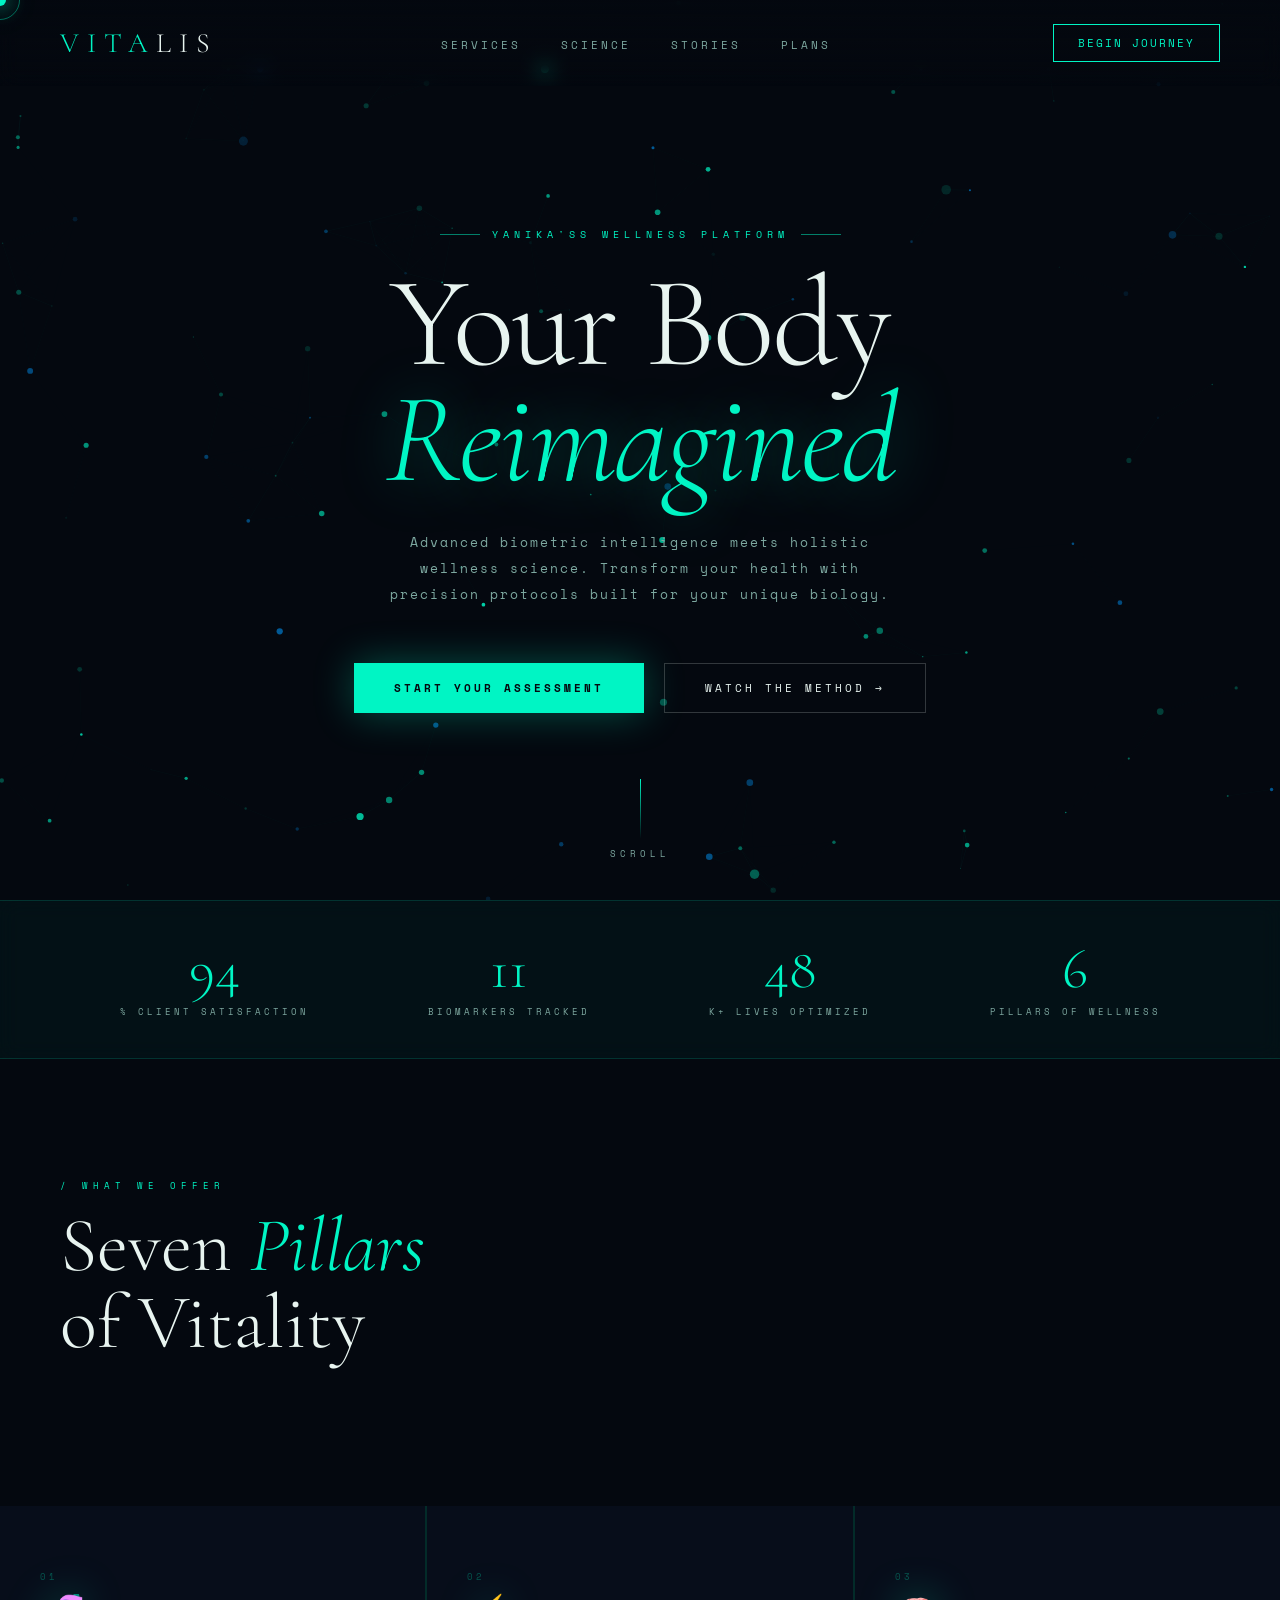
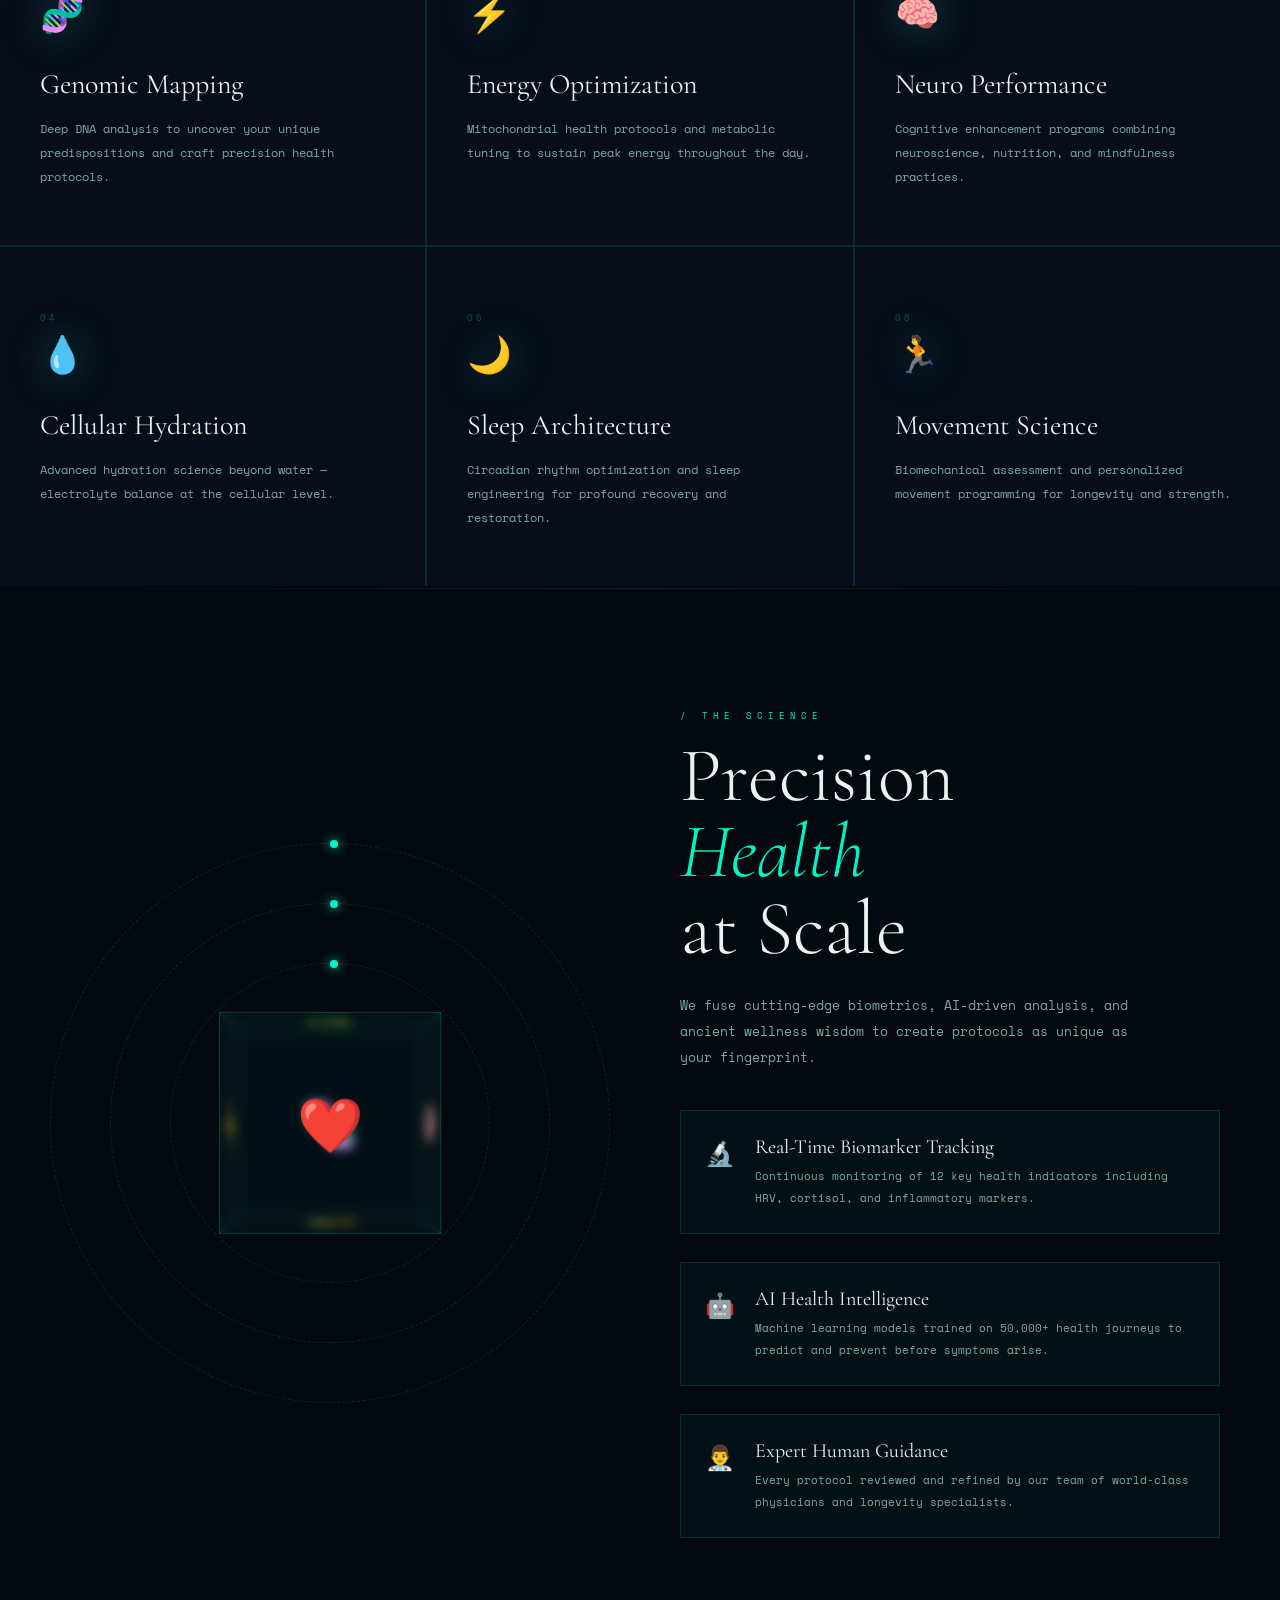
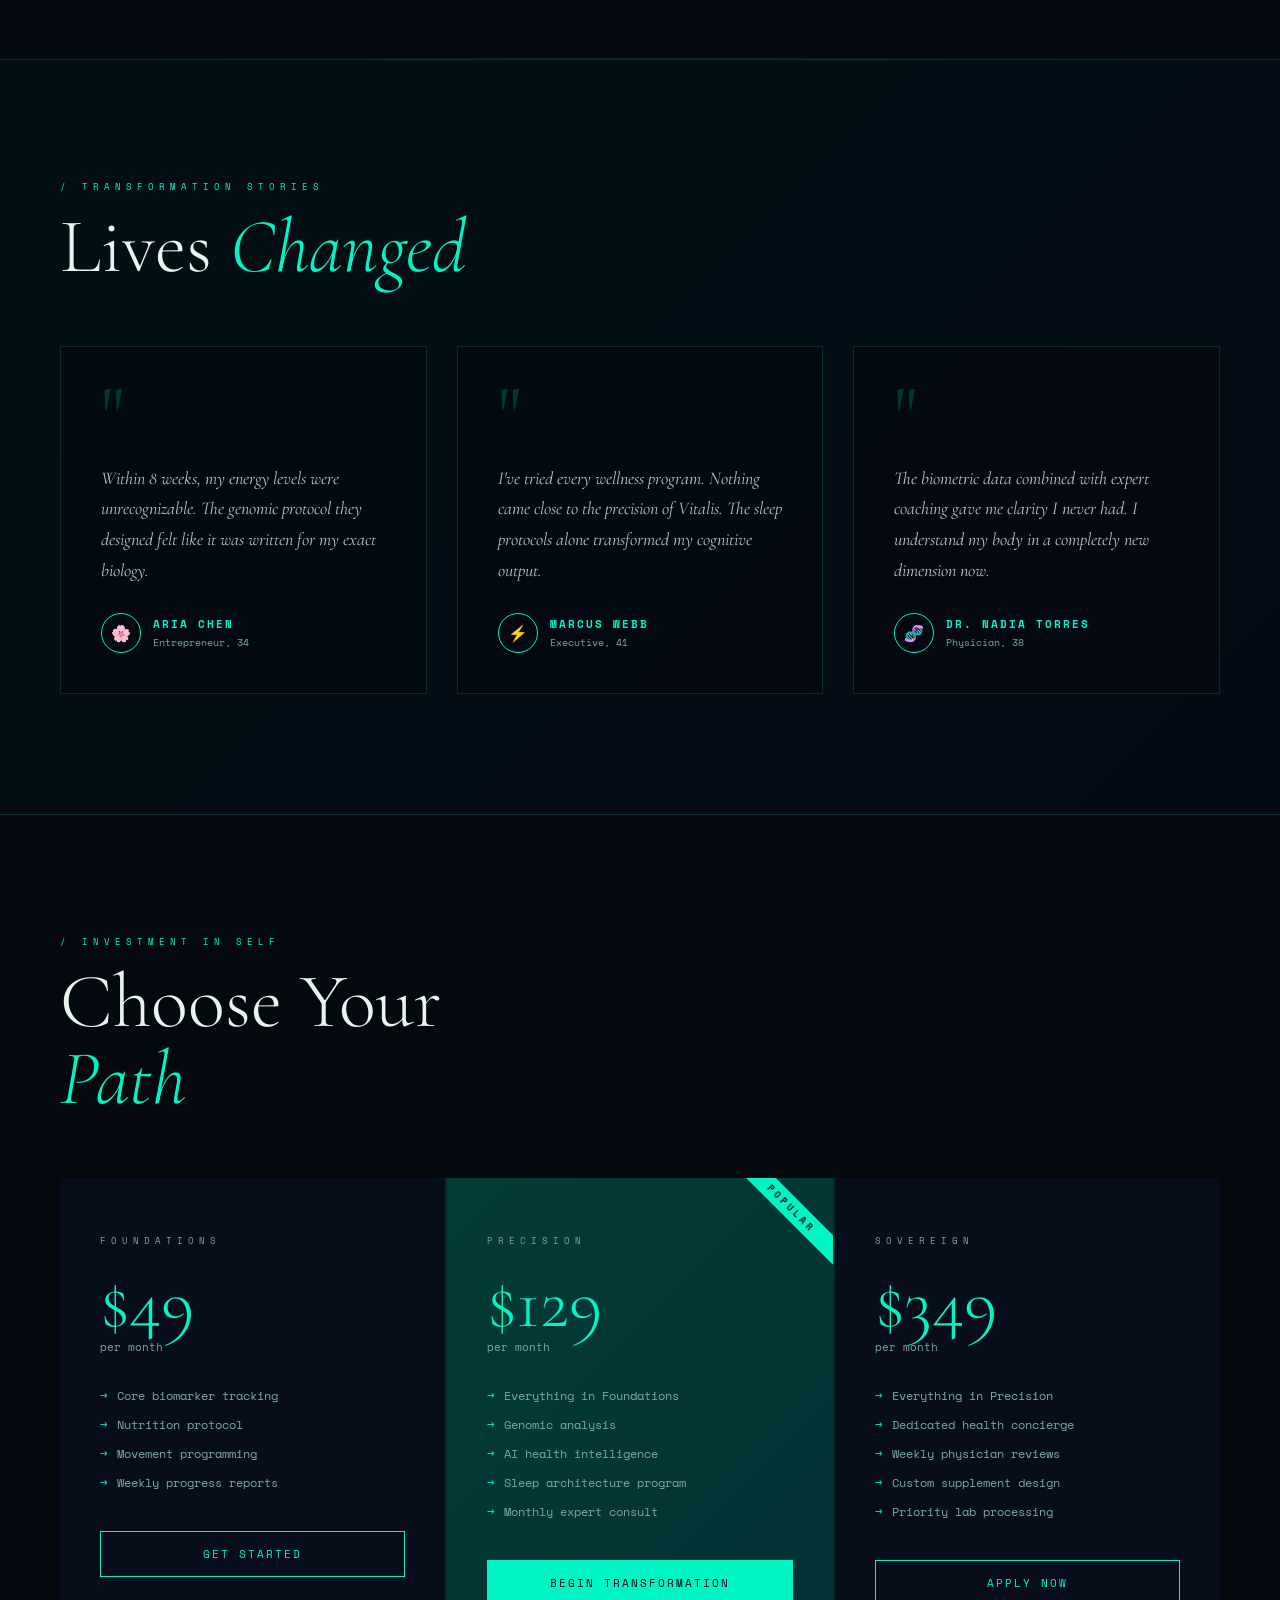
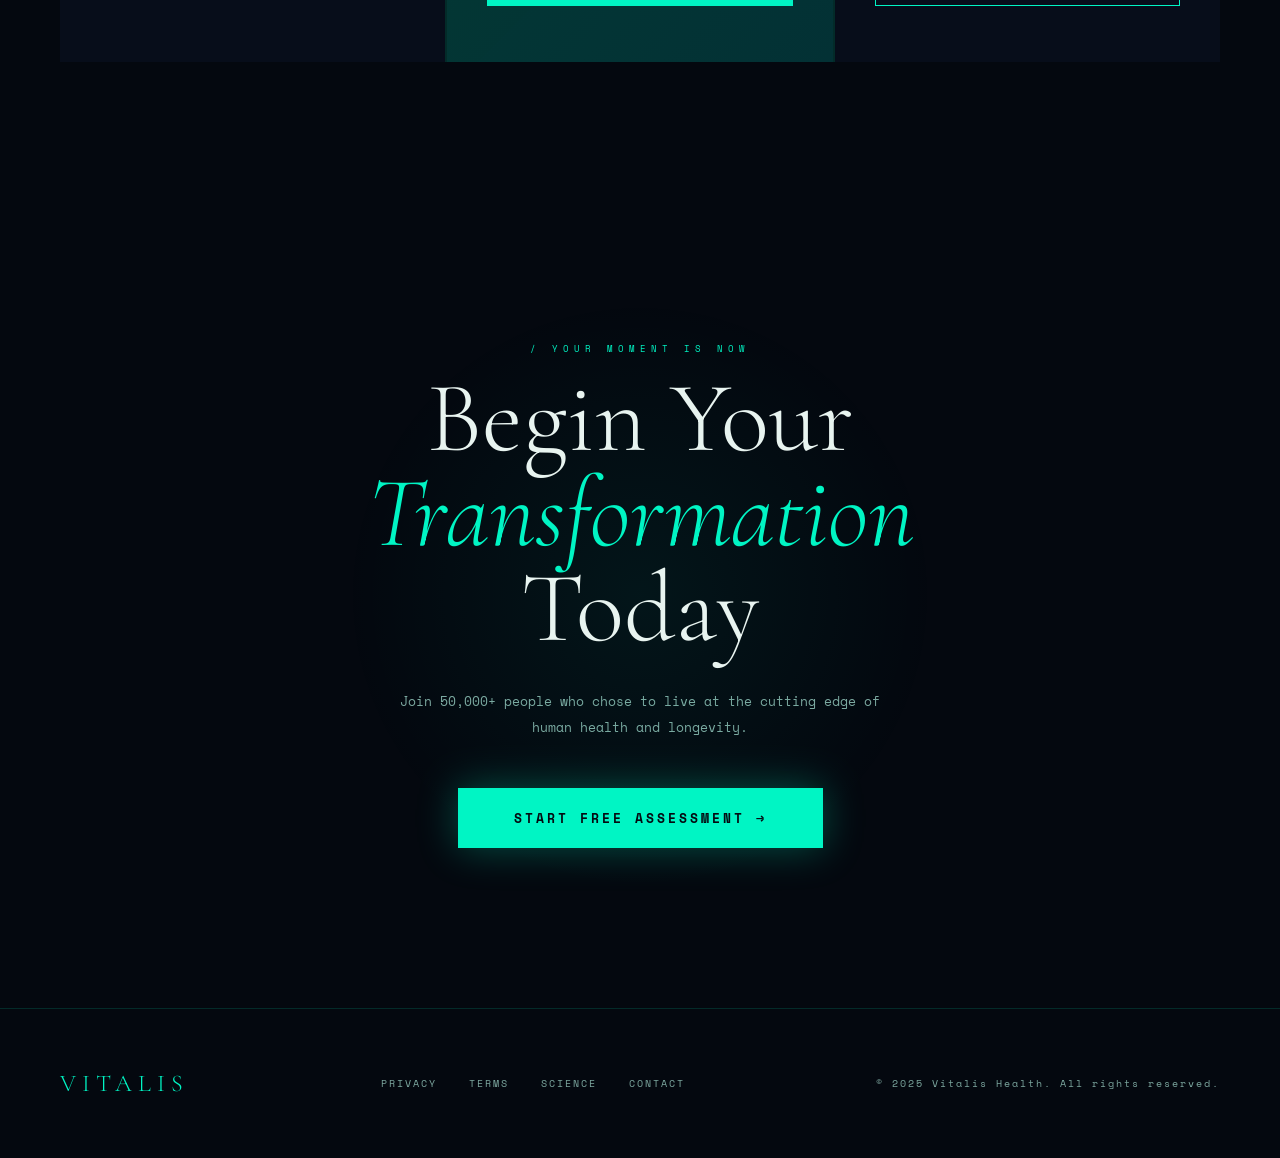
==== index.html @ c03b63f7 "Update hero badge text to 'Yanika's Wellness Platform'" ====
<!DOCTYPE html>
<html lang="en">
<head>
<meta charset="UTF-8">
<meta name="viewport" content="width=device-width, initial-scale=1.0">
<title>VITALIS — Elevate Your Health</title>
<link href="https://fonts.googleapis.com/css2?family=Cormorant+Garamond:ital,wght@0,300;0,400;0,600;1,300;1,400&family=Space+Mono:wght@400;700&display=swap" rel="stylesheet">
<style>
  :root {
    --deep: #04080f;
    --void: #070d1a;
    --glow: #00f5c4;
    --glow2: #0099ff;
    --glow3: #9b59f5;
    --warm: #ff6b35;
    --text: #e8f4f0;
    --muted: #7da8a0;
    --card: rgba(0,245,196,0.04);
    --border: rgba(0,245,196,0.15);
  }

  * { margin: 0; padding: 0; box-sizing: border-box; }

  html { scroll-behavior: smooth; }

  body {
    background: var(--deep);
    color: var(--text);
    font-family: 'Space Mono', monospace;
    overflow-x: hidden;
    cursor: none;
  }

  /* Custom cursor */
  .cursor {
    position: fixed;
    width: 12px; height: 12px;
    background: var(--glow);
    border-radius: 50%;
    pointer-events: none;
    z-index: 9999;
    transform: translate(-50%, -50%);
    transition: transform 0.1s, width 0.3s, height 0.3s, background 0.3s;
    box-shadow: 0 0 20px var(--glow), 0 0 40px rgba(0,245,196,0.3);
  }
  .cursor-ring {
    position: fixed;
    width: 40px; height: 40px;
    border: 1px solid rgba(0,245,196,0.4);
    border-radius: 50%;
    pointer-events: none;
    z-index: 9998;
    transform: translate(-50%, -50%);
    transition: transform 0.15s ease-out, width 0.3s, height 0.3s;
  }
  body:hover .cursor { opacity: 1; }

  /* Canvas */
  #bg-canvas {
    position: fixed;
    top: 0; left: 0;
    width: 100%; height: 100%;
    z-index: 0;
    pointer-events: none;
  }

  /* Nav */
  nav {
    position: fixed;
    top: 0; left: 0; right: 0;
    z-index: 100;
    display: flex;
    justify-content: space-between;
    align-items: center;
    padding: 24px 60px;
    background: linear-gradient(to bottom, rgba(4,8,15,0.9), transparent);
    backdrop-filter: blur(10px);
  }
  .logo {
    font-family: 'Cormorant Garamond', serif;
    font-size: 28px;
    font-weight: 300;
    letter-spacing: 8px;
    color: var(--glow);
    text-transform: uppercase;
  }
  .logo span { color: var(--text); }
  .nav-links {
    display: flex;
    gap: 40px;
    list-style: none;
  }
  .nav-links a {
    color: var(--muted);
    text-decoration: none;
    font-size: 11px;
    letter-spacing: 3px;
    text-transform: uppercase;
    transition: color 0.3s;
  }
  .nav-links a:hover { color: var(--glow); }
  .nav-cta {
    background: transparent;
    border: 1px solid var(--glow);
    color: var(--glow);
    padding: 10px 24px;
    font-family: 'Space Mono', monospace;
    font-size: 11px;
    letter-spacing: 2px;
    text-transform: uppercase;
    cursor: pointer;
    transition: all 0.3s;
    position: relative;
    overflow: hidden;
  }
  .nav-cta::before {
    content: '';
    position: absolute;
    top: 0; left: -100%;
    width: 100%; height: 100%;
    background: var(--glow);
    transition: left 0.3s;
    z-index: -1;
  }
  .nav-cta:hover { color: var(--deep); }
  .nav-cta:hover::before { left: 0; }

  /* Hero */
  .hero {
    position: relative;
    z-index: 1;
    min-height: 100vh;
    display: flex;
    flex-direction: column;
    justify-content: center;
    align-items: center;
    text-align: center;
    padding: 120px 40px 80px;
  }
  .hero-badge {
    font-size: 10px;
    letter-spacing: 5px;
    color: var(--glow);
    text-transform: uppercase;
    margin-bottom: 24px;
    display: flex;
    align-items: center;
    gap: 12px;
  }
  .hero-badge::before, .hero-badge::after {
    content: '';
    width: 40px; height: 1px;
    background: var(--glow);
    opacity: 0.5;
  }
  .hero-title {
    font-family: 'Cormorant Garamond', serif;
    font-size: clamp(64px, 10vw, 140px);
    font-weight: 300;
    line-height: 0.9;
    letter-spacing: -2px;
    margin-bottom: 32px;
  }
  .hero-title em {
    font-style: italic;
    color: var(--glow);
    display: block;
    text-shadow: 0 0 60px rgba(0,245,196,0.4);
  }
  .hero-sub {
    font-size: 13px;
    color: var(--muted);
    letter-spacing: 2px;
    line-height: 2;
    max-width: 500px;
    margin-bottom: 56px;
  }
  .hero-btns {
    display: flex;
    gap: 20px;
    flex-wrap: wrap;
    justify-content: center;
  }
  .btn-primary {
    background: var(--glow);
    color: var(--deep);
    border: none;
    padding: 16px 40px;
    font-family: 'Space Mono', monospace;
    font-size: 11px;
    letter-spacing: 3px;
    text-transform: uppercase;
    cursor: pointer;
    transition: all 0.3s;
    font-weight: 700;
    box-shadow: 0 0 40px rgba(0,245,196,0.3);
  }
  .btn-primary:hover {
    box-shadow: 0 0 80px rgba(0,245,196,0.6);
    transform: translateY(-2px);
  }
  .btn-outline {
    background: transparent;
    color: var(--text);
    border: 1px solid rgba(232,244,240,0.2);
    padding: 16px 40px;
    font-family: 'Space Mono', monospace;
    font-size: 11px;
    letter-spacing: 3px;
    text-transform: uppercase;
    cursor: pointer;
    transition: all 0.3s;
  }
  .btn-outline:hover {
    border-color: var(--glow);
    color: var(--glow);
  }

  /* Scroll indicator */
  .scroll-hint {
    position: absolute;
    bottom: 40px;
    display: flex;
    flex-direction: column;
    align-items: center;
    gap: 8px;
    font-size: 9px;
    letter-spacing: 4px;
    color: var(--muted);
    animation: float 2s ease-in-out infinite;
  }
  .scroll-line {
    width: 1px; height: 60px;
    background: linear-gradient(to bottom, var(--glow), transparent);
  }
  @keyframes float {
    0%, 100% { transform: translateY(0); }
    50% { transform: translateY(8px); }
  }

  /* Stats bar */
  .stats-bar {
    position: relative; z-index: 1;
    background: var(--card);
    border-top: 1px solid var(--border);
    border-bottom: 1px solid var(--border);
    display: flex;
    justify-content: space-around;
    padding: 40px 60px;
    backdrop-filter: blur(10px);
  }
  .stat-item {
    text-align: center;
  }
  .stat-num {
    font-family: 'Cormorant Garamond', serif;
    font-size: 56px;
    font-weight: 300;
    color: var(--glow);
    display: block;
    line-height: 1;
  }
  .stat-label {
    font-size: 9px;
    letter-spacing: 3px;
    color: var(--muted);
    text-transform: uppercase;
    margin-top: 8px;
  }

  /* Section layout */
  .section {
    position: relative;
    z-index: 1;
    padding: 120px 60px;
  }
  .section-tag {
    font-size: 9px;
    letter-spacing: 5px;
    color: var(--glow);
    text-transform: uppercase;
    margin-bottom: 16px;
  }
  .section-title {
    font-family: 'Cormorant Garamond', serif;
    font-size: clamp(40px, 6vw, 80px);
    font-weight: 300;
    line-height: 1;
    margin-bottom: 24px;
  }
  .section-title em { font-style: italic; color: var(--glow); }
  .section-body {
    font-size: 13px;
    line-height: 2;
    color: var(--muted);
    max-width: 480px;
  }

  /* Services Grid */
  .services {
    display: grid;
    grid-template-columns: repeat(3, 1fr);
    gap: 2px;
    background: var(--border);
  }
  .service-card {
    background: var(--void);
    padding: 56px 40px;
    transition: all 0.4s;
    position: relative;
    overflow: hidden;
  }
  .service-card::before {
    content: '';
    position: absolute;
    top: 0; left: 0;
    width: 100%; height: 3px;
    background: linear-gradient(to right, var(--glow), var(--glow2));
    transform: scaleX(0);
    transition: transform 0.4s;
    transform-origin: left;
  }
  .service-card:hover::before { transform: scaleX(1); }
  .service-card:hover { background: rgba(0,245,196,0.03); }
  .service-icon {
    font-size: 36px;
    margin-bottom: 28px;
    display: block;
    filter: drop-shadow(0 0 20px rgba(0,245,196,0.3));
  }
  .service-num {
    font-size: 9px;
    letter-spacing: 3px;
    color: rgba(0,245,196,0.3);
    margin-bottom: 12px;
  }
  .service-name {
    font-family: 'Cormorant Garamond', serif;
    font-size: 28px;
    font-weight: 400;
    margin-bottom: 16px;
    color: var(--text);
  }
  .service-desc {
    font-size: 12px;
    line-height: 2;
    color: var(--muted);
  }

  /* 3D Feature Section */
  .feature-3d {
    display: grid;
    grid-template-columns: 1fr 1fr;
    gap: 80px;
    align-items: center;
    padding: 120px 60px;
    position: relative;
    z-index: 1;
  }
  .feature-visual {
    position: relative;
    height: 500px;
    perspective: 1000px;
  }
  .cube-container {
    position: absolute;
    top: 50%; left: 50%;
    transform: translate(-50%, -50%);
    width: 200px; height: 200px;
    transform-style: preserve-3d;
    animation: rotateCube 15s linear infinite;
  }
  @keyframes rotateCube {
    0% { transform: translate(-50%, -50%) rotateX(0deg) rotateY(0deg) rotateZ(0deg); }
    100% { transform: translate(-50%, -50%) rotateX(360deg) rotateY(360deg) rotateZ(360deg); }
  }
  .cube-face {
    position: absolute;
    width: 200px; height: 200px;
    border: 1px solid rgba(0,245,196,0.2);
    display: flex;
    align-items: center;
    justify-content: center;
    font-size: 48px;
    backdrop-filter: blur(5px);
    background: rgba(0,245,196,0.02);
  }
  .cube-face.front  { transform: translateZ(100px); }
  .cube-face.back   { transform: translateZ(-100px) rotateY(180deg); }
  .cube-face.left   { transform: translateX(-100px) rotateY(-90deg); }
  .cube-face.right  { transform: translateX(100px) rotateY(90deg); }
  .cube-face.top    { transform: translateY(-100px) rotateX(90deg); }
  .cube-face.bottom { transform: translateY(100px) rotateX(-90deg); }

  .orbit-ring {
    position: absolute;
    top: 50%; left: 50%;
    transform: translate(-50%, -50%);
    border: 1px dashed rgba(0,245,196,0.15);
    border-radius: 50%;
    animation: orbit 8s linear infinite;
  }
  .orbit-ring:nth-child(1) { width: 320px; height: 320px; animation-duration: 8s; }
  .orbit-ring:nth-child(2) { width: 440px; height: 440px; animation-duration: 12s; animation-direction: reverse; }
  .orbit-ring:nth-child(3) { width: 560px; height: 560px; animation-duration: 20s; }

  .orbit-dot {
    position: absolute;
    width: 8px; height: 8px;
    background: var(--glow);
    border-radius: 50%;
    top: -4px; left: 50%;
    box-shadow: 0 0 12px var(--glow);
  }

  @keyframes orbit {
    0% { transform: translate(-50%, -50%) rotate(0deg); }
    100% { transform: translate(-50%, -50%) rotate(360deg); }
  }

  /* Feature list */
  .feature-list {
    list-style: none;
    display: flex;
    flex-direction: column;
    gap: 28px;
    margin-top: 40px;
  }
  .feature-item {
    display: flex;
    gap: 20px;
    align-items: flex-start;
    padding: 24px;
    border: 1px solid var(--border);
    transition: all 0.3s;
    background: var(--card);
  }
  .feature-item:hover {
    border-color: var(--glow);
    background: rgba(0,245,196,0.05);
    transform: translateX(8px);
  }
  .feature-item-icon {
    font-size: 24px;
    flex-shrink: 0;
  }
  .feature-item-title {
    font-family: 'Cormorant Garamond', serif;
    font-size: 20px;
    margin-bottom: 6px;
  }
  .feature-item-desc {
    font-size: 11px;
    color: var(--muted);
    line-height: 2;
  }

  /* Testimonial */
  .testimonials {
    position: relative; z-index: 1;
    padding: 120px 60px;
    background: linear-gradient(135deg, rgba(0,245,196,0.03), rgba(0,153,255,0.03));
    border-top: 1px solid var(--border);
    border-bottom: 1px solid var(--border);
  }
  .testimonial-grid {
    display: grid;
    grid-template-columns: repeat(3, 1fr);
    gap: 30px;
    margin-top: 60px;
  }
  .testimonial-card {
    padding: 40px;
    border: 1px solid var(--border);
    background: rgba(4,8,15,0.6);
    position: relative;
    transition: all 0.4s;
  }
  .testimonial-card:hover {
    border-color: rgba(0,245,196,0.4);
    transform: translateY(-4px);
    box-shadow: 0 20px 60px rgba(0,0,0,0.4);
  }
  .quote-mark {
    font-family: 'Cormorant Garamond', serif;
    font-size: 80px;
    color: var(--glow);
    opacity: 0.2;
    line-height: 0.7;
    margin-bottom: 20px;
    display: block;
  }
  .quote-text {
    font-family: 'Cormorant Garamond', serif;
    font-size: 18px;
    font-style: italic;
    line-height: 1.7;
    margin-bottom: 28px;
    color: rgba(232,244,240,0.8);
  }
  .quote-author {
    display: flex;
    align-items: center;
    gap: 12px;
  }
  .author-avatar {
    width: 40px; height: 40px;
    border-radius: 50%;
    display: flex;
    align-items: center;
    justify-content: center;
    font-size: 16px;
    border: 1px solid var(--glow);
  }
  .author-name {
    font-size: 11px;
    font-weight: 700;
    letter-spacing: 2px;
    text-transform: uppercase;
    color: var(--glow);
  }
  .author-role {
    font-size: 10px;
    color: var(--muted);
    margin-top: 3px;
  }

  /* Pricing */
  .pricing-grid {
    display: grid;
    grid-template-columns: repeat(3, 1fr);
    gap: 2px;
    background: var(--border);
    margin-top: 60px;
  }
  .pricing-card {
    background: var(--void);
    padding: 56px 40px;
    position: relative;
    overflow: hidden;
    transition: all 0.4s;
  }
  .pricing-card.featured {
    background: linear-gradient(135deg, rgba(0,245,196,0.08), rgba(0,153,255,0.05));
  }
  .pricing-card.featured::after {
    content: 'POPULAR';
    position: absolute;
    top: 20px; right: -30px;
    background: var(--glow);
    color: var(--deep);
    font-size: 9px;
    letter-spacing: 3px;
    padding: 4px 40px;
    transform: rotate(45deg);
    font-weight: 700;
  }
  .plan-name {
    font-size: 9px;
    letter-spacing: 5px;
    color: var(--muted);
    text-transform: uppercase;
    margin-bottom: 20px;
  }
  .plan-price {
    font-family: 'Cormorant Garamond', serif;
    font-size: 72px;
    font-weight: 300;
    color: var(--glow);
    line-height: 1;
  }
  .plan-period {
    font-size: 11px;
    color: var(--muted);
    margin-bottom: 32px;
  }
  .plan-features {
    list-style: none;
    display: flex;
    flex-direction: column;
    gap: 12px;
    margin-bottom: 40px;
  }
  .plan-feature {
    font-size: 12px;
    color: var(--muted);
    display: flex;
    gap: 10px;
  }
  .plan-feature::before { content: '→'; color: var(--glow); }
  .plan-btn {
    width: 100%;
    padding: 14px;
    font-family: 'Space Mono', monospace;
    font-size: 11px;
    letter-spacing: 2px;
    text-transform: uppercase;
    cursor: pointer;
    border: 1px solid var(--glow);
    background: transparent;
    color: var(--glow);
    transition: all 0.3s;
  }
  .pricing-card.featured .plan-btn {
    background: var(--glow);
    color: var(--deep);
  }
  .plan-btn:hover {
    background: var(--glow);
    color: var(--deep);
  }

  /* CTA Section */
  .cta-section {
    position: relative; z-index: 1;
    padding: 160px 60px;
    text-align: center;
    overflow: hidden;
  }
  .cta-bg {
    position: absolute;
    top: 50%; left: 50%;
    transform: translate(-50%, -50%);
    width: 600px; height: 600px;
    background: radial-gradient(circle, rgba(0,245,196,0.06), transparent 70%);
    border-radius: 50%;
  }
  .cta-title {
    font-family: 'Cormorant Garamond', serif;
    font-size: clamp(48px, 8vw, 100px);
    font-weight: 300;
    line-height: 0.95;
    margin-bottom: 32px;
    position: relative;
  }
  .cta-title em { font-style: italic; color: var(--glow); }

  /* Footer */
  footer {
    position: relative; z-index: 1;
    border-top: 1px solid var(--border);
    padding: 60px;
    display: flex;
    justify-content: space-between;
    align-items: center;
  }
  .footer-logo {
    font-family: 'Cormorant Garamond', serif;
    font-size: 24px;
    font-weight: 300;
    letter-spacing: 6px;
    color: var(--glow);
  }
  .footer-copy {
    font-size: 10px;
    color: var(--muted);
    letter-spacing: 2px;
  }
  .footer-links {
    display: flex;
    gap: 32px;
  }
  .footer-links a {
    font-size: 10px;
    letter-spacing: 2px;
    color: var(--muted);
    text-decoration: none;
    text-transform: uppercase;
    transition: color 0.3s;
  }
  .footer-links a:hover { color: var(--glow); }

  /* Utility */
  .two-col {
    display: grid;
    grid-template-columns: 1fr 1fr;
    gap: 120px;
    align-items: center;
  }

  /* Horizontal divider */
  .divider {
    height: 1px;
    background: linear-gradient(to right, transparent, var(--border), transparent);
    margin: 0 60px;
    position: relative;
    z-index: 1;
  }

  /* Glow lines */
  .glow-line {
    position: absolute;
    background: linear-gradient(to right, transparent, var(--glow), transparent);
    height: 1px;
    opacity: 0.3;
    animation: glowPulse 3s ease-in-out infinite;
  }
  @keyframes glowPulse {
    0%, 100% { opacity: 0.1; }
    50% { opacity: 0.5; }
  }

  /* Entrance animation */
  .fade-up {
    opacity: 0;
    transform: translateY(40px);
    transition: opacity 0.8s ease, transform 0.8s ease;
  }
  .fade-up.visible {
    opacity: 1;
    transform: translateY(0);
  }
</style>
</head>
<body>

<div class="cursor" id="cursor"></div>
<div class="cursor-ring" id="cursorRing"></div>

<!-- 3D Background Canvas -->
<canvas id="bg-canvas"></canvas>

<!-- Nav -->
<nav>
  <div class="logo">VITA<span>LIS</span></div>
  <ul class="nav-links">
    <li><a href="#services">Services</a></li>
    <li><a href="#science">Science</a></li>
    <li><a href="#testimonials">Stories</a></li>
    <li><a href="#pricing">Plans</a></li>
  </ul>
  <button class="nav-cta">Begin Journey</button>
</nav>

<!-- Hero -->
<section class="hero">
  <div class="hero-badge">Yanika'ss Wellness Platform</div>
  <h1 class="hero-title">
    Your Body<br>
    <em>Reimagined</em>
  </h1>
  <p class="hero-sub">
    Advanced biometric intelligence meets holistic wellness science.
    Transform your health with precision protocols built for your unique biology.
  </p>
  <div class="hero-btns">
    <button class="btn-primary">Start Your Assessment</button>
    <button class="btn-outline">Watch the Method →</button>
  </div>
  <div class="scroll-hint">
    <div class="scroll-line"></div>
    SCROLL
  </div>
</section>

<!-- Stats Bar -->
<div class="stats-bar fade-up">
  <div class="stat-item">
    <span class="stat-num" data-target="98">0</span>
    <div class="stat-label">% Client Satisfaction</div>
  </div>
  <div class="stat-item">
    <span class="stat-num" data-target="12">0</span>
    <div class="stat-label">Biomarkers Tracked</div>
  </div>
  <div class="stat-item">
    <span class="stat-num" data-target="50">0</span>
    <div class="stat-label">K+ Lives Optimized</div>
  </div>
  <div class="stat-item">
    <span class="stat-num" data-target="7">0</span>
    <div class="stat-label">Pillars of Wellness</div>
  </div>
</div>

<!-- Services -->
<section class="section" id="services">
  <div class="fade-up">
    <div class="section-tag">/ What We Offer</div>
    <h2 class="section-title">Seven <em>Pillars</em><br>of Vitality</h2>
  </div>
</section>

<div class="services fade-up">
  <div class="service-card">
    <span class="service-num">01</span>
    <span class="service-icon">🧬</span>
    <div class="service-name">Genomic Mapping</div>
    <p class="service-desc">Deep DNA analysis to uncover your unique predispositions and craft precision health protocols.</p>
  </div>
  <div class="service-card">
    <span class="service-num">02</span>
    <span class="service-icon">⚡</span>
    <div class="service-name">Energy Optimization</div>
    <p class="service-desc">Mitochondrial health protocols and metabolic tuning to sustain peak energy throughout the day.</p>
  </div>
  <div class="service-card">
    <span class="service-num">03</span>
    <span class="service-icon">🧠</span>
    <div class="service-name">Neuro Performance</div>
    <p class="service-desc">Cognitive enhancement programs combining neuroscience, nutrition, and mindfulness practices.</p>
  </div>
  <div class="service-card">
    <span class="service-num">04</span>
    <span class="service-icon">💧</span>
    <div class="service-name">Cellular Hydration</div>
    <p class="service-desc">Advanced hydration science beyond water — electrolyte balance at the cellular level.</p>
  </div>
  <div class="service-card">
    <span class="service-num">05</span>
    <span class="service-icon">🌙</span>
    <div class="service-name">Sleep Architecture</div>
    <p class="service-desc">Circadian rhythm optimization and sleep engineering for profound recovery and restoration.</p>
  </div>
  <div class="service-card">
    <span class="service-num">06</span>
    <span class="service-icon">🏃</span>
    <div class="service-name">Movement Science</div>
    <p class="service-desc">Biomechanical assessment and personalized movement programming for longevity and strength.</p>
  </div>
</div>

<div class="divider" style="margin-top: 2px;"></div>

<!-- 3D Feature Section -->
<div class="feature-3d" id="science">
  <div class="feature-visual">
    <div class="orbit-ring"><div class="orbit-dot"></div></div>
    <div class="orbit-ring"><div class="orbit-dot"></div></div>
    <div class="orbit-ring"><div class="orbit-dot"></div></div>
    <div class="cube-container">
      <div class="cube-face front">❤️</div>
      <div class="cube-face back">🧬</div>
      <div class="cube-face left">⚡</div>
      <div class="cube-face right">🧠</div>
      <div class="cube-face top">🌿</div>
      <div class="cube-face bottom">💫</div>
    </div>
  </div>
  <div class="fade-up">
    <div class="section-tag">/ The Science</div>
    <h2 class="section-title">Precision<br><em>Health</em><br>at Scale</h2>
    <p class="section-body">We fuse cutting-edge biometrics, AI-driven analysis, and ancient wellness wisdom to create protocols as unique as your fingerprint.</p>
    <ul class="feature-list">
      <li class="feature-item">
        <span class="feature-item-icon">🔬</span>
        <div>
          <div class="feature-item-title">Real-Time Biomarker Tracking</div>
          <p class="feature-item-desc">Continuous monitoring of 12 key health indicators including HRV, cortisol, and inflammatory markers.</p>
        </div>
      </li>
      <li class="feature-item">
        <span class="feature-item-icon">🤖</span>
        <div>
          <div class="feature-item-title">AI Health Intelligence</div>
          <p class="feature-item-desc">Machine learning models trained on 50,000+ health journeys to predict and prevent before symptoms arise.</p>
        </div>
      </li>
      <li class="feature-item">
        <span class="feature-item-icon">👨‍⚕️</span>
        <div>
          <div class="feature-item-title">Expert Human Guidance</div>
          <p class="feature-item-desc">Every protocol reviewed and refined by our team of world-class physicians and longevity specialists.</p>
        </div>
      </li>
    </ul>
  </div>
</div>

<div class="divider"></div>

<!-- Testimonials -->
<section class="testimonials" id="testimonials">
  <div class="fade-up">
    <div class="section-tag">/ Transformation Stories</div>
    <h2 class="section-title">Lives <em>Changed</em></h2>
  </div>
  <div class="testimonial-grid fade-up">
    <div class="testimonial-card">
      <span class="quote-mark">"</span>
      <p class="quote-text">Within 8 weeks, my energy levels were unrecognizable. The genomic protocol they designed felt like it was written for my exact biology.</p>
      <div class="quote-author">
        <div class="author-avatar">🌸</div>
        <div>
          <div class="author-name">Aria Chen</div>
          <div class="author-role">Entrepreneur, 34</div>
        </div>
      </div>
    </div>
    <div class="testimonial-card">
      <span class="quote-mark">"</span>
      <p class="quote-text">I've tried every wellness program. Nothing came close to the precision of Vitalis. The sleep protocols alone transformed my cognitive output.</p>
      <div class="quote-author">
        <div class="author-avatar">⚡</div>
        <div>
          <div class="author-name">Marcus Webb</div>
          <div class="author-role">Executive, 41</div>
        </div>
      </div>
    </div>
    <div class="testimonial-card">
      <span class="quote-mark">"</span>
      <p class="quote-text">The biometric data combined with expert coaching gave me clarity I never had. I understand my body in a completely new dimension now.</p>
      <div class="quote-author">
        <div class="author-avatar">🧬</div>
        <div>
          <div class="author-name">Dr. Nadia Torres</div>
          <div class="author-role">Physician, 38</div>
        </div>
      </div>
    </div>
  </div>
</section>

<!-- Pricing -->
<section class="section" id="pricing">
  <div class="fade-up">
    <div class="section-tag">/ Investment in Self</div>
    <h2 class="section-title">Choose Your<br><em>Path</em></h2>
  </div>
  <div class="pricing-grid fade-up">
    <div class="pricing-card">
      <div class="plan-name">Foundations</div>
      <div class="plan-price">$49</div>
      <div class="plan-period">per month</div>
      <ul class="plan-features">
        <li class="plan-feature">Core biomarker tracking</li>
        <li class="plan-feature">Nutrition protocol</li>
        <li class="plan-feature">Movement programming</li>
        <li class="plan-feature">Weekly progress reports</li>
      </ul>
      <button class="plan-btn">Get Started</button>
    </div>
    <div class="pricing-card featured">
      <div class="plan-name">Precision</div>
      <div class="plan-price">$129</div>
      <div class="plan-period">per month</div>
      <ul class="plan-features">
        <li class="plan-feature">Everything in Foundations</li>
        <li class="plan-feature">Genomic analysis</li>
        <li class="plan-feature">AI health intelligence</li>
        <li class="plan-feature">Sleep architecture program</li>
        <li class="plan-feature">Monthly expert consult</li>
      </ul>
      <button class="plan-btn">Begin Transformation</button>
    </div>
    <div class="pricing-card">
      <div class="plan-name">Sovereign</div>
      <div class="plan-price">$349</div>
      <div class="plan-period">per month</div>
      <ul class="plan-features">
        <li class="plan-feature">Everything in Precision</li>
        <li class="plan-feature">Dedicated health concierge</li>
        <li class="plan-feature">Weekly physician reviews</li>
        <li class="plan-feature">Custom supplement design</li>
        <li class="plan-feature">Priority lab processing</li>
      </ul>
      <button class="plan-btn">Apply Now</button>
    </div>
  </div>
</section>

<!-- CTA -->
<section class="cta-section fade-up">
  <div class="cta-bg"></div>
  <div class="section-tag" style="justify-content:center;display:flex;">/ Your Moment is Now</div>
  <h2 class="cta-title">
    Begin Your<br><em>Transformation</em><br>Today
  </h2>
  <p class="section-body" style="margin: 0 auto 48px; text-align:center;">Join 50,000+ people who chose to live at the cutting edge of human health and longevity.</p>
  <button class="btn-primary" style="font-size:13px; padding: 20px 56px;">Start Free Assessment →</button>
</section>

<!-- Footer -->
<footer>
  <div class="footer-logo">VITALIS</div>
  <div class="footer-links">
    <a href="#">Privacy</a>
    <a href="#">Terms</a>
    <a href="#">Science</a>
    <a href="#">Contact</a>
  </div>
  <div class="footer-copy">© 2025 Vitalis Health. All rights reserved.</div>
</footer>

<script>
  // Custom cursor
  const cursor = document.getElementById('cursor');
  const ring = document.getElementById('cursorRing');
  let mx = 0, my = 0, rx = 0, ry = 0;

  document.addEventListener('mousemove', e => {
    mx = e.clientX; my = e.clientY;
    cursor.style.left = mx + 'px';
    cursor.style.top = my + 'px';
  });

  function animateRing() {
    rx += (mx - rx) * 0.12;
    ry += (my - ry) * 0.12;
    ring.style.left = rx + 'px';
    ring.style.top = ry + 'px';
    requestAnimationFrame(animateRing);
  }
  animateRing();

  document.querySelectorAll('button, a').forEach(el => {
    el.addEventListener('mouseenter', () => {
      cursor.style.width = '20px';
      cursor.style.height = '20px';
      ring.style.width = '60px';
      ring.style.height = '60px';
    });
    el.addEventListener('mouseleave', () => {
      cursor.style.width = '12px';
      cursor.style.height = '12px';
      ring.style.width = '40px';
      ring.style.height = '40px';
    });
  });

  // 3D Canvas Background — particle field
  const canvas = document.getElementById('bg-canvas');
  const ctx = canvas.getContext('2d');
  canvas.width = window.innerWidth;
  canvas.height = window.innerHeight;
  window.addEventListener('resize', () => {
    canvas.width = window.innerWidth;
    canvas.height = window.innerHeight;
  });

  const particles = [];
  const numParticles = 120;

  for (let i = 0; i < numParticles; i++) {
    particles.push({
      x: Math.random() * canvas.width,
      y: Math.random() * canvas.height,
      z: Math.random() * 2 + 0.5,
      vx: (Math.random() - 0.5) * 0.3,
      vy: (Math.random() - 0.5) * 0.3,
      r: Math.random() * 1.5 + 0.5,
      pulse: Math.random() * Math.PI * 2,
      color: Math.random() > 0.7 ? '#0099ff' : '#00f5c4'
    });
  }

  function drawParticles() {
    ctx.clearRect(0, 0, canvas.width, canvas.height);

    particles.forEach(p => {
      p.x += p.vx;
      p.y += p.vy;
      p.pulse += 0.02;
      const alpha = (Math.sin(p.pulse) * 0.3 + 0.4) * p.z * 0.5;

      if (p.x < 0) p.x = canvas.width;
      if (p.x > canvas.width) p.x = 0;
      if (p.y < 0) p.y = canvas.height;
      if (p.y > canvas.height) p.y = 0;

      ctx.beginPath();
      ctx.arc(p.x, p.y, p.r * p.z, 0, Math.PI * 2);
      ctx.fillStyle = p.color;
      ctx.globalAlpha = alpha;
      ctx.fill();
    });

    // Draw connections
    ctx.globalAlpha = 1;
    for (let i = 0; i < particles.length; i++) {
      for (let j = i + 1; j < particles.length; j++) {
        const dx = particles[i].x - particles[j].x;
        const dy = particles[i].y - particles[j].y;
        const dist = Math.sqrt(dx*dx + dy*dy);
        if (dist < 120) {
          ctx.beginPath();
          ctx.moveTo(particles[i].x, particles[i].y);
          ctx.lineTo(particles[j].x, particles[j].y);
          ctx.strokeStyle = '#00f5c4';
          ctx.globalAlpha = (1 - dist/120) * 0.07;
          ctx.lineWidth = 0.5;
          ctx.stroke();
        }
      }
    }

    requestAnimationFrame(drawParticles);
  }
  drawParticles();

  // Scroll animations
  const observer = new IntersectionObserver(entries => {
    entries.forEach(e => {
      if (e.isIntersecting) e.target.classList.add('visible');
    });
  }, { threshold: 0.1 });
  document.querySelectorAll('.fade-up').forEach(el => observer.observe(el));

  // Counter animation
  function animateCounter(el, target) {
    let current = 0;
    const step = target / 60;
    const interval = setInterval(() => {
      current += step;
      if (current >= target) {
        current = target;
        clearInterval(interval);
      }
      el.textContent = Math.floor(current);
    }, 20);
  }

  const statsObserver = new IntersectionObserver(entries => {
    entries.forEach(e => {
      if (e.isIntersecting) {
        e.target.querySelectorAll('[data-target]').forEach(el => {
          animateCounter(el, parseInt(el.dataset.target));
        });
      }
    });
  }, { threshold: 0.5 });

  const statsBar = document.querySelector('.stats-bar');
  if (statsBar) statsObserver.observe(statsBar);

  // 3D tilt on service cards
  document.querySelectorAll('.service-card').forEach(card => {
    card.addEventListener('mousemove', e => {
      const rect = card.getBoundingClientRect();
      const x = (e.clientX - rect.left) / rect.width - 0.5;
      const y = (e.clientY - rect.top) / rect.height - 0.5;
      card.style.transform = `perspective(600px) rotateX(${-y*8}deg) rotateY(${x*8}deg) translateZ(10px)`;
    });
    card.addEventListener('mouseleave', () => {
      card.style.transform = 'perspective(600px) rotateX(0) rotateY(0) translateZ(0)';
    });
  });

  // Pricing card tilt
  document.querySelectorAll('.pricing-card').forEach(card => {
    card.addEventListener('mousemove', e => {
      const rect = card.getBoundingClientRect();
      const x = (e.clientX - rect.left) / rect.width - 0.5;
      const y = (e.clientY - rect.top) / rect.height - 0.5;
      card.style.transform = `perspective(800px) rotateX(${-y*6}deg) rotateY(${x*6}deg) translateZ(8px)`;
    });
    card.addEventListener('mouseleave', () => {
      card.style.transform = 'none';
    });
  });
</script>
</body>
</html>
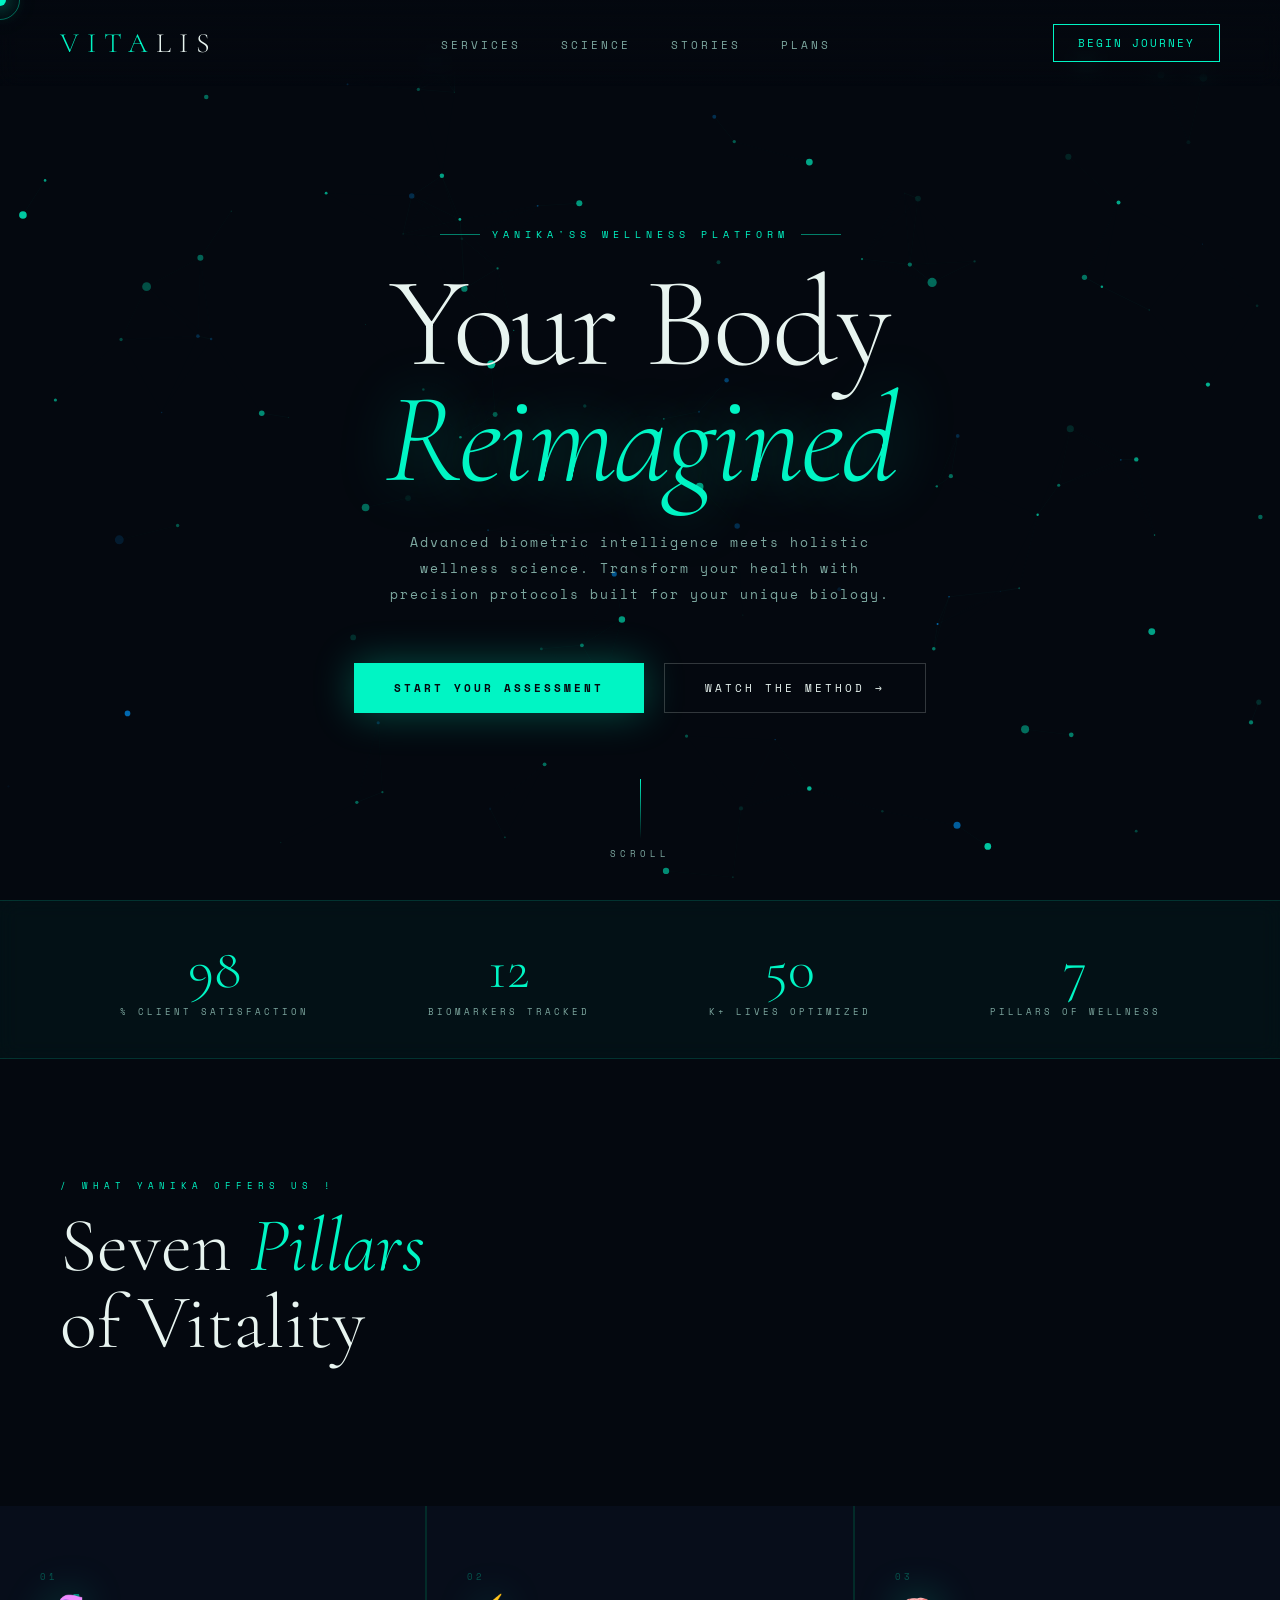
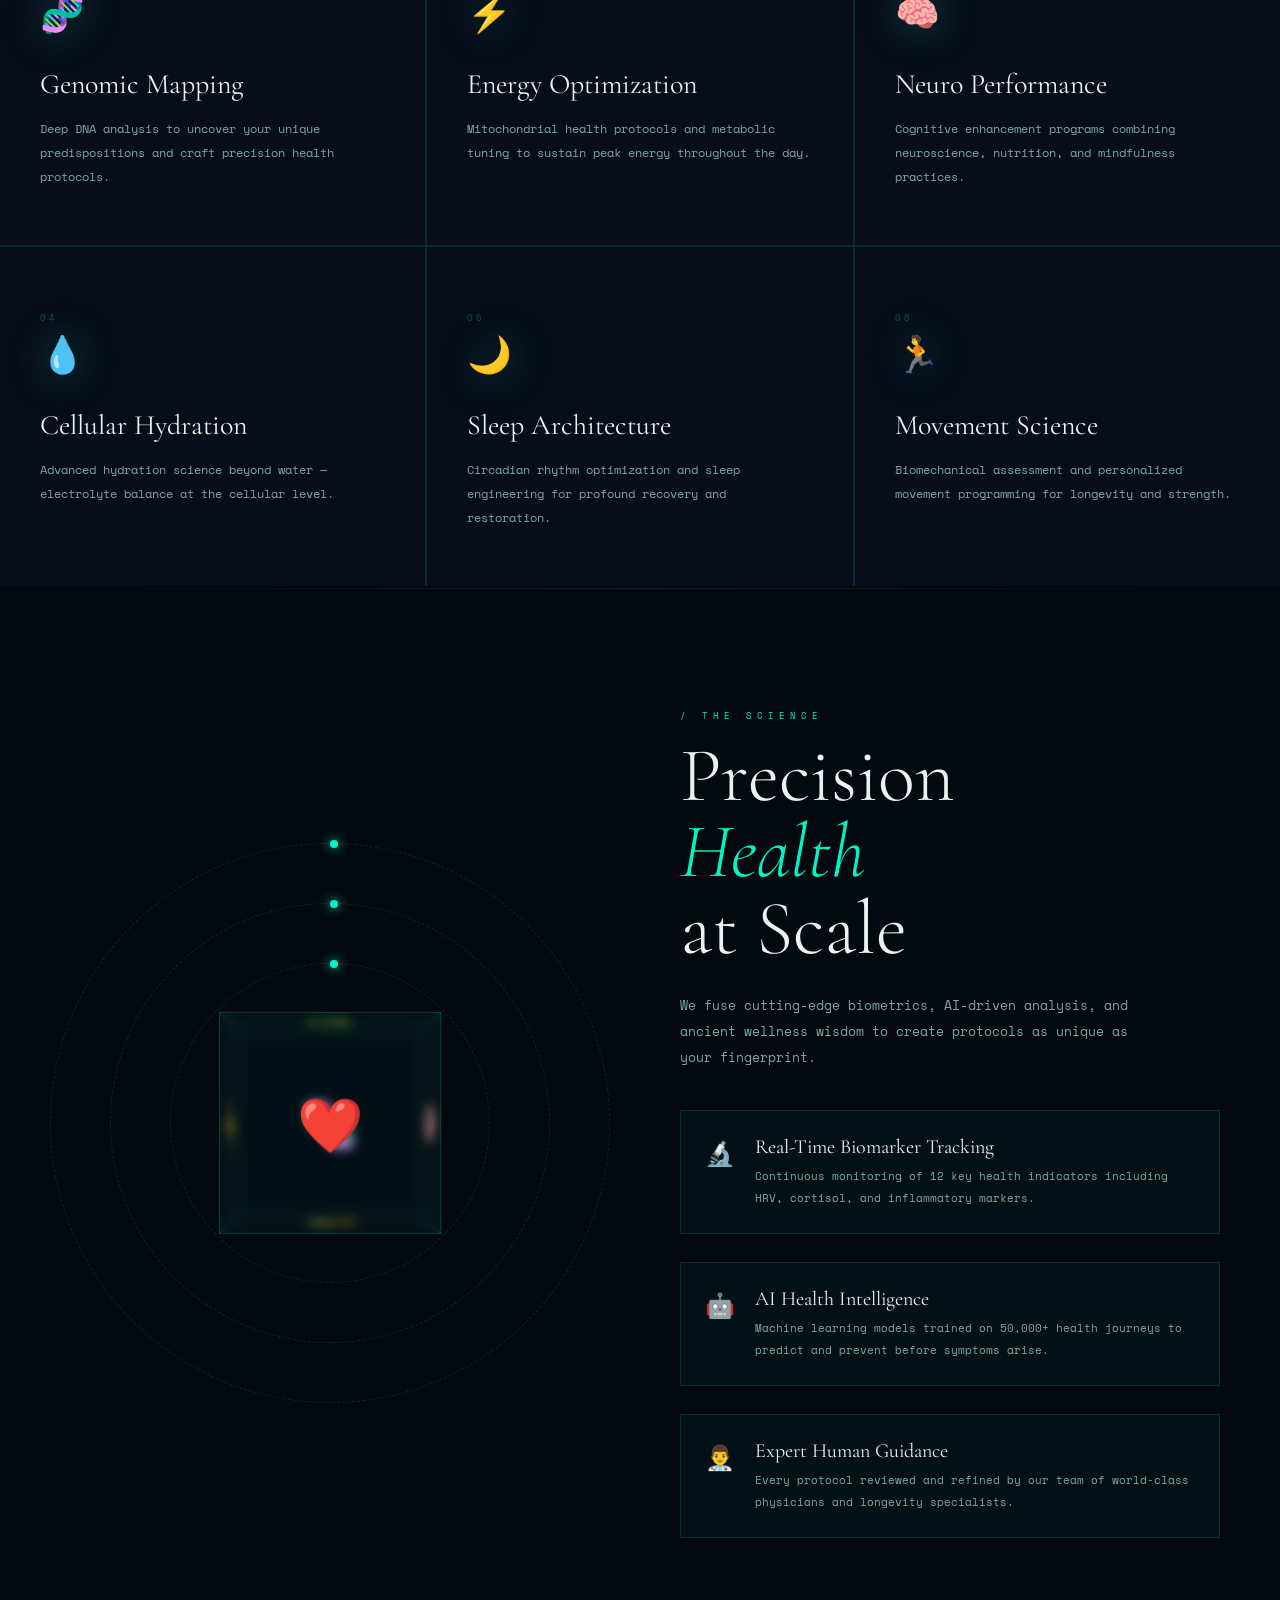
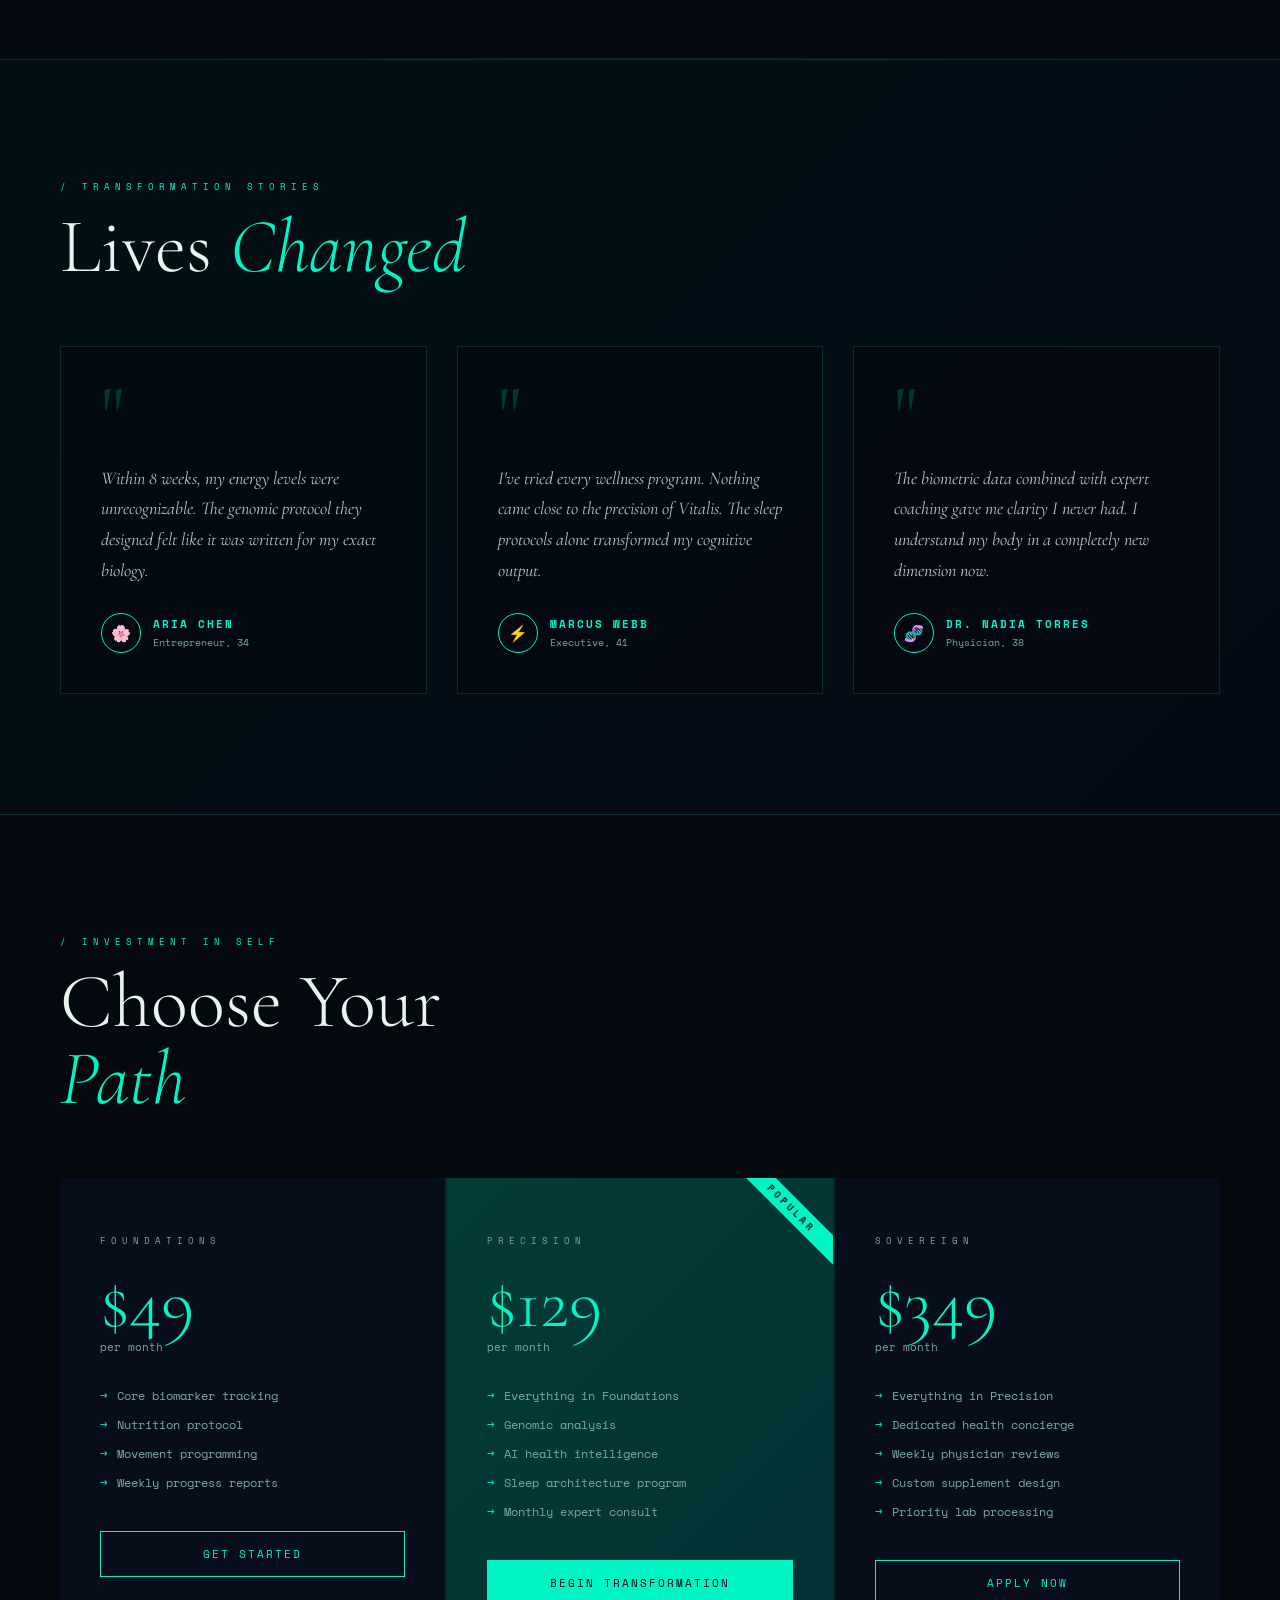
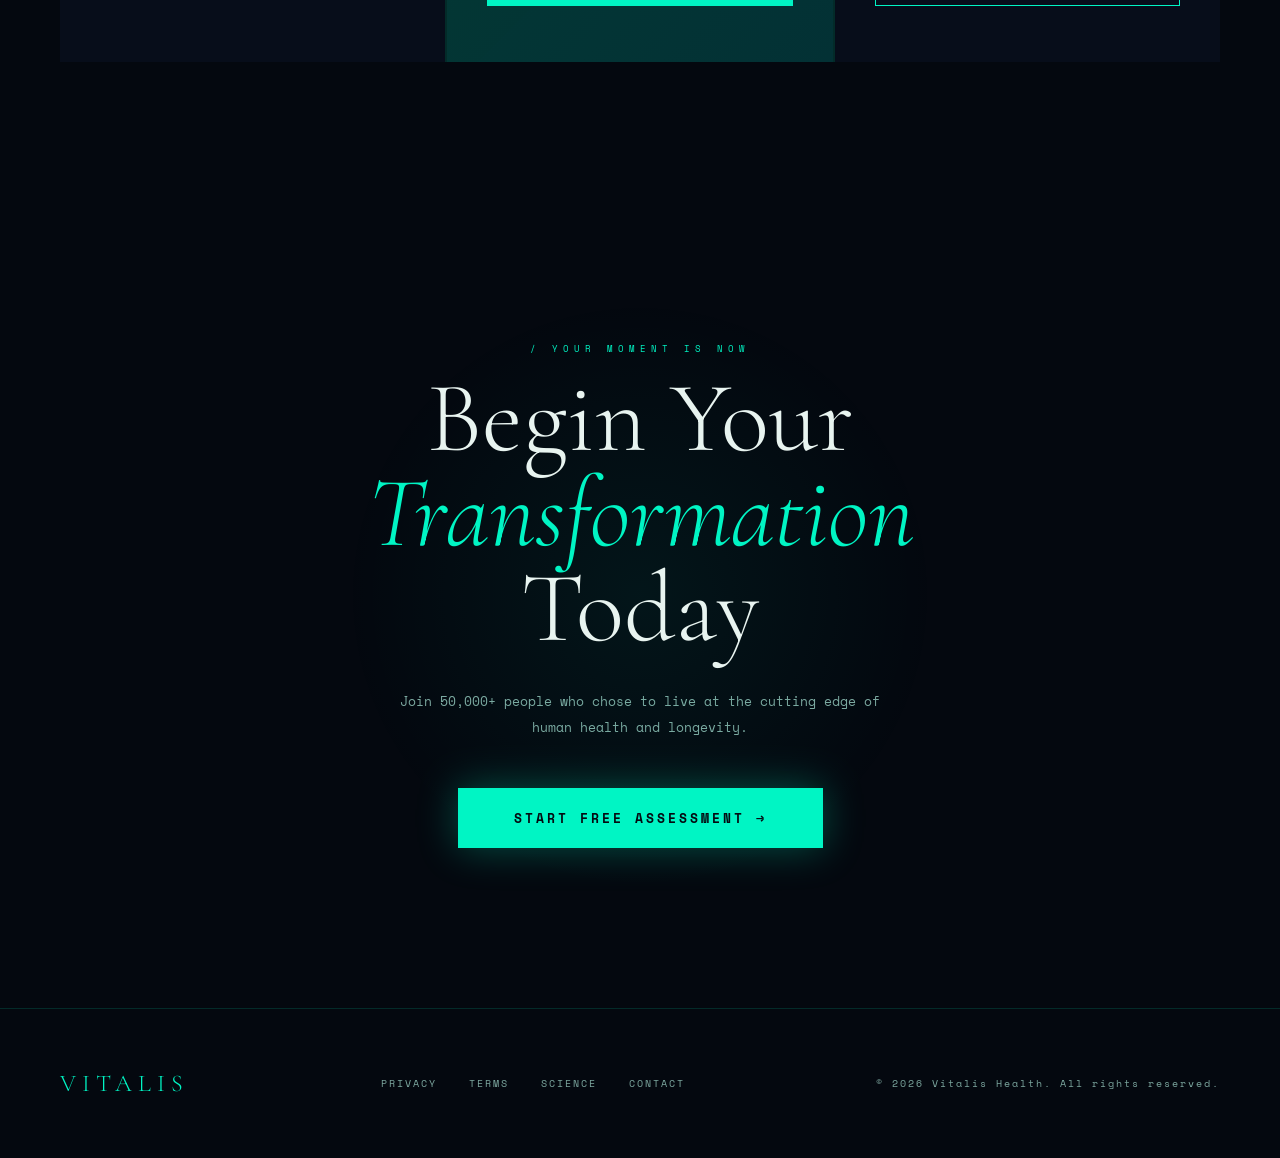
==== commit 995549b0: "Update index.html" ====
--- a/index.html
+++ b/index.html
@@ -776,7 +776,7 @@
 <!-- Services -->
 <section class="section" id="services">
   <div class="fade-up">
-    <div class="section-tag">/ What We Offer</div>
+    <div class="section-tag">/ What Yanika Offers Us !</div>
     <h2 class="section-title">Seven <em>Pillars</em><br>of Vitality</h2>
   </div>
 </section>
@@ -980,7 +980,7 @@
     <a href="#">Science</a>
     <a href="#">Contact</a>
   </div>
-  <div class="footer-copy">© 2025 Vitalis Health. All rights reserved.</div>
+  <div class="footer-copy">© 2026 Vitalis Health. All rights reserved.</div>
 </footer>
 
 <script>
